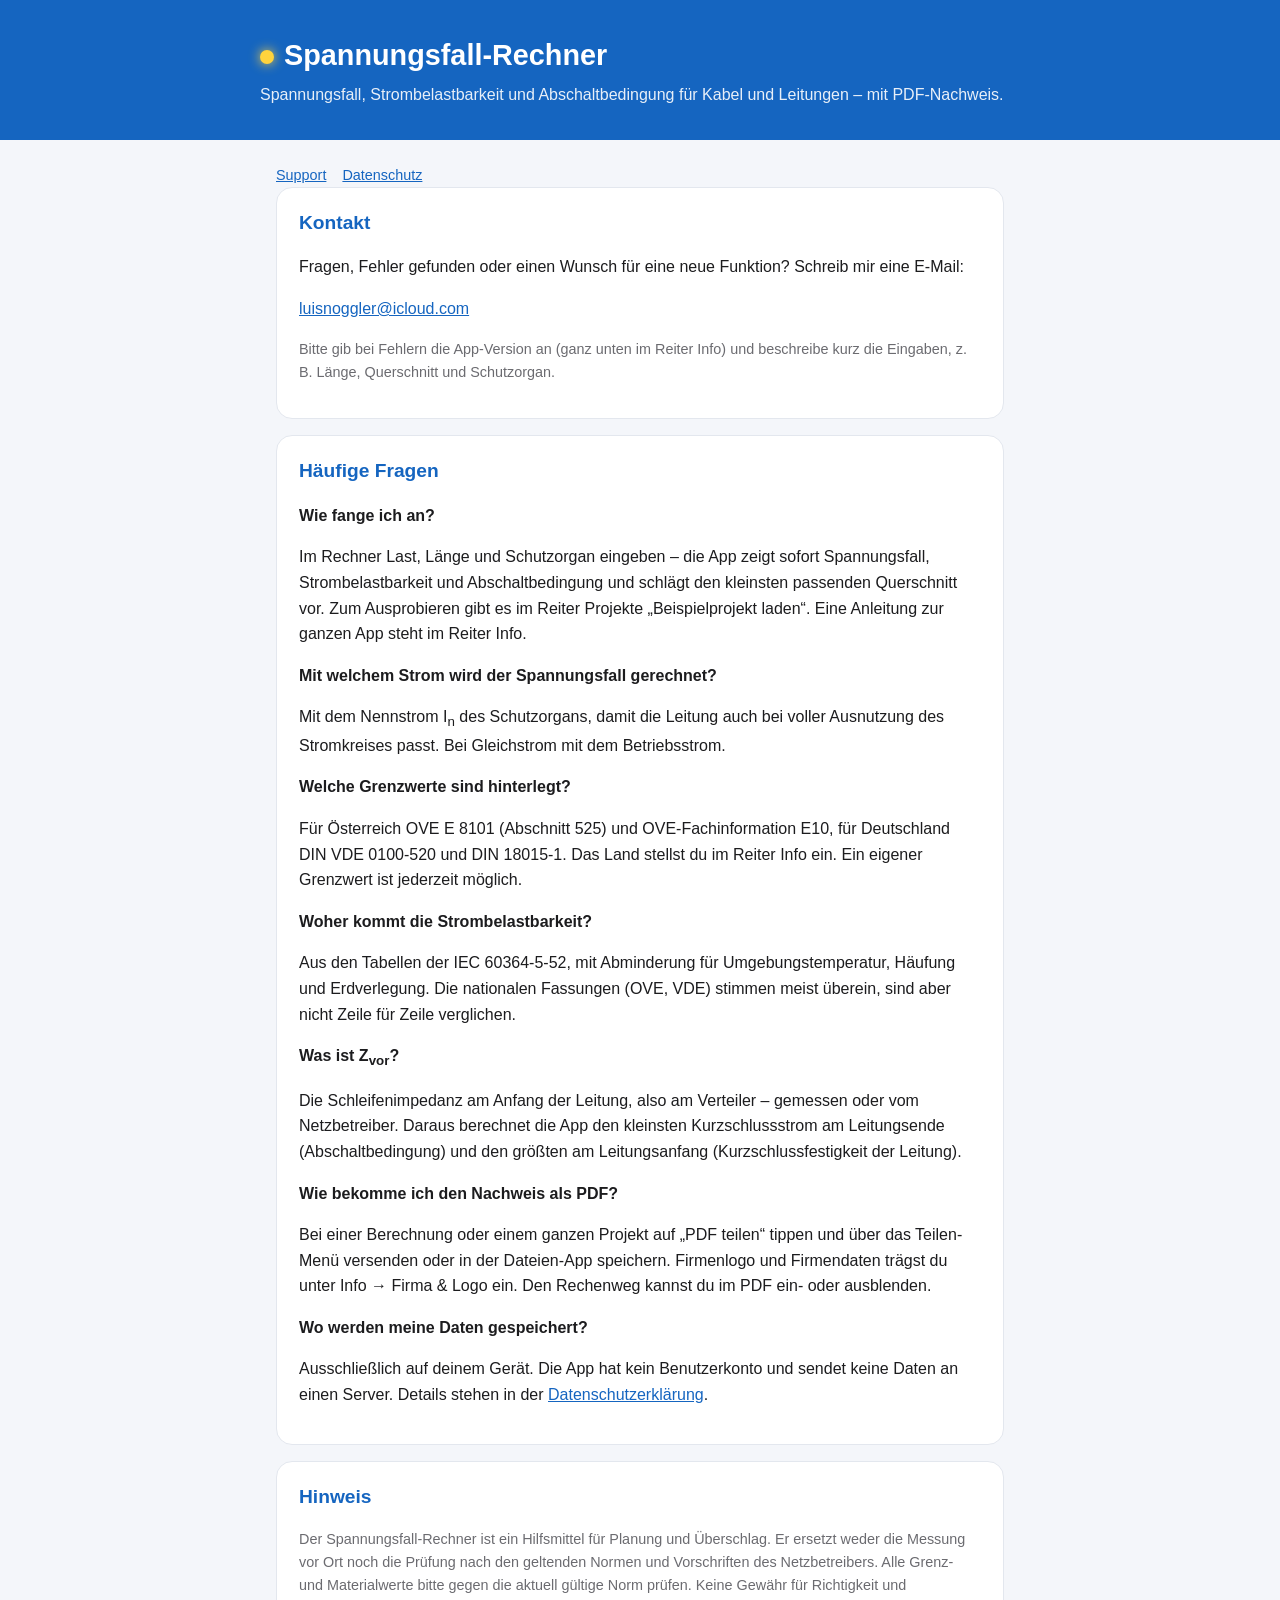
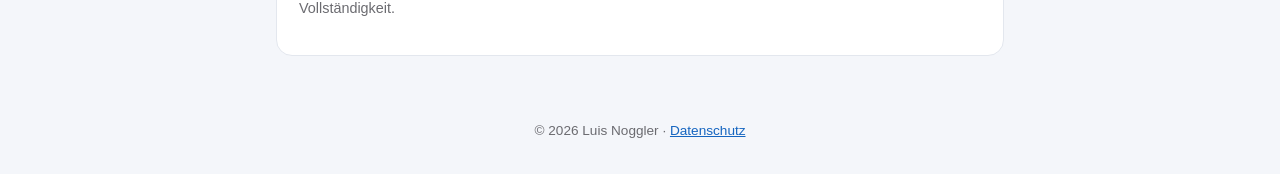
==== index.html @ 64d7e7e8 "Support-Seite und Datenschutzerklärung Co-Authored-By: Claude Opus 5.5 <noreply@anthropic.com>" ====
<!doctype html>
<html lang="de">
  <head>
    <meta charset="utf-8" />
    <meta name="viewport" content="width=device-width, initial-scale=1" />
    <title>Spannungsfall-Rechner – Support</title>
    <meta
      name="description"
      content="Support und Hilfe zur App Spannungsfall-Rechner für iPhone und iPad." />
    <link rel="stylesheet" href="style.css" />
  </head>
  <body>
    <header>
      <div class="inner">
        <h1><span class="spark"></span>Spannungsfall-Rechner</h1>
        <p>
          Spannungsfall, Strombelastbarkeit und Abschaltbedingung für Kabel und Leitungen – mit
          PDF-Nachweis.
        </p>
      </div>
    </header>

    <main>
      <nav class="muted">
        <a href="index.html">Support</a><a href="datenschutz.html">Datenschutz</a>
      </nav>

      <section>
        <h2>Kontakt</h2>
        <p>
          Fragen, Fehler gefunden oder einen Wunsch für eine neue Funktion? Schreib mir eine E-Mail:
        </p>
        <p><a href="mailto:luisnoggler@icloud.com">luisnoggler@icloud.com</a></p>
        <p class="muted">
          Bitte gib bei Fehlern die App-Version an (ganz unten im Reiter Info) und beschreibe kurz
          die Eingaben, z. B. Länge, Querschnitt und Schutzorgan.
        </p>
      </section>

      <section>
        <h2>Häufige Fragen</h2>

        <h3>Wie fange ich an?</h3>
        <p>
          Im Rechner Last, Länge und Schutzorgan eingeben – die App zeigt sofort Spannungsfall,
          Strombelastbarkeit und Abschaltbedingung und schlägt den kleinsten passenden Querschnitt
          vor. Zum Ausprobieren gibt es im Reiter Projekte „Beispielprojekt laden“. Eine Anleitung
          zur ganzen App steht im Reiter Info.
        </p>

        <h3>Mit welchem Strom wird der Spannungsfall gerechnet?</h3>
        <p>
          Mit dem Nennstrom I<sub>n</sub> des Schutzorgans, damit die Leitung auch bei voller
          Ausnutzung des Stromkreises passt. Bei Gleichstrom mit dem Betriebsstrom.
        </p>

        <h3>Welche Grenzwerte sind hinterlegt?</h3>
        <p>
          Für Österreich OVE E 8101 (Abschnitt 525) und OVE-Fachinformation E10, für Deutschland DIN
          VDE 0100-520 und DIN 18015-1. Das Land stellst du im Reiter Info ein. Ein eigener
          Grenzwert ist jederzeit möglich.
        </p>

        <h3>Woher kommt die Strombelastbarkeit?</h3>
        <p>
          Aus den Tabellen der IEC 60364-5-52, mit Abminderung für Umgebungstemperatur, Häufung und
          Erdverlegung. Die nationalen Fassungen (OVE, VDE) stimmen meist überein, sind aber nicht
          Zeile für Zeile verglichen.
        </p>

        <h3>Was ist Z<sub>vor</sub>?</h3>
        <p>
          Die Schleifenimpedanz am Anfang der Leitung, also am Verteiler – gemessen oder vom
          Netzbetreiber. Daraus berechnet die App den kleinsten Kurzschlussstrom am Leitungsende
          (Abschaltbedingung) und den größten am Leitungsanfang (Kurzschlussfestigkeit der Leitung).
        </p>

        <h3>Wie bekomme ich den Nachweis als PDF?</h3>
        <p>
          Bei einer Berechnung oder einem ganzen Projekt auf „PDF teilen“ tippen und über das
          Teilen-Menü versenden oder in der Dateien-App speichern. Firmenlogo und Firmendaten trägst
          du unter Info → Firma &amp; Logo ein. Den Rechenweg kannst du im PDF ein- oder ausblenden.
        </p>

        <h3>Wo werden meine Daten gespeichert?</h3>
        <p>
          Ausschließlich auf deinem Gerät. Die App hat kein Benutzerkonto und sendet keine Daten an
          einen Server. Details stehen in der <a href="datenschutz.html">Datenschutzerklärung</a>.
        </p>
      </section>

      <section>
        <h2>Hinweis</h2>
        <p class="muted">
          Der Spannungsfall-Rechner ist ein Hilfsmittel für Planung und Überschlag. Er ersetzt weder
          die Messung vor Ort noch die Prüfung nach den geltenden Normen und Vorschriften des
          Netzbetreibers. Alle Grenz- und Materialwerte bitte gegen die aktuell gültige Norm prüfen.
          Keine Gewähr für Richtigkeit und Vollständigkeit.
        </p>
      </section>
    </main>

    <footer>© 2026 Luis Noggler · <a href="datenschutz.html">Datenschutz</a></footer>
  </body>
</html>
---- style.css ----
:root {
  --brand: #1565c0;
  --header: #1565c0;
  --spark: #ffd33d;
  --text: #1c1c1e;
  --muted: #6b6b70;
  --bg: #f4f6fa;
  --card: #ffffff;
  --border: #e3e7ee;
}

@media (prefers-color-scheme: dark) {
  :root {
    --brand: #4da3ff;
    --header: #1f6fd1;
    --text: #f2f2f7;
    --muted: #a1a1a8;
    --bg: #0f1520;
    --card: #182131;
    --border: #263247;
  }
}

* {
  box-sizing: border-box;
}

body {
  margin: 0;
  font-family: -apple-system, BlinkMacSystemFont, 'Segoe UI', Roboto, Helvetica, Arial, sans-serif;
  line-height: 1.6;
  color: var(--text);
  background: var(--bg);
}

header {
  background: var(--header);
  color: #fff;
  padding: 32px 16px;
}

header .inner,
main {
  max-width: 760px;
  margin: 0 auto;
}

header h1 {
  margin: 0;
  font-size: 1.8rem;
}
header p {
  margin: 4px 0 0;
  opacity: 0.9;
}

.spark {
  display: inline-block;
  width: 14px;
  height: 14px;
  border-radius: 50%;
  background: var(--spark);
  box-shadow: 0 0 12px var(--spark);
  margin-right: 10px;
  vertical-align: middle;
}

main {
  padding: 24px 16px 48px;
}

section {
  background: var(--card);
  border: 1px solid var(--border);
  border-radius: 16px;
  padding: 20px 22px;
  margin-bottom: 16px;
}

h2 {
  margin-top: 0;
  font-size: 1.2rem;
  color: var(--brand);
}
h3 {
  font-size: 1rem;
  margin-bottom: 4px;
}
a {
  color: var(--brand);
}
.muted {
  color: var(--muted);
  font-size: 0.9rem;
}
nav a {
  margin-right: 16px;
}
footer {
  text-align: center;
  color: var(--muted);
  font-size: 0.85rem;
  padding-bottom: 32px;
}
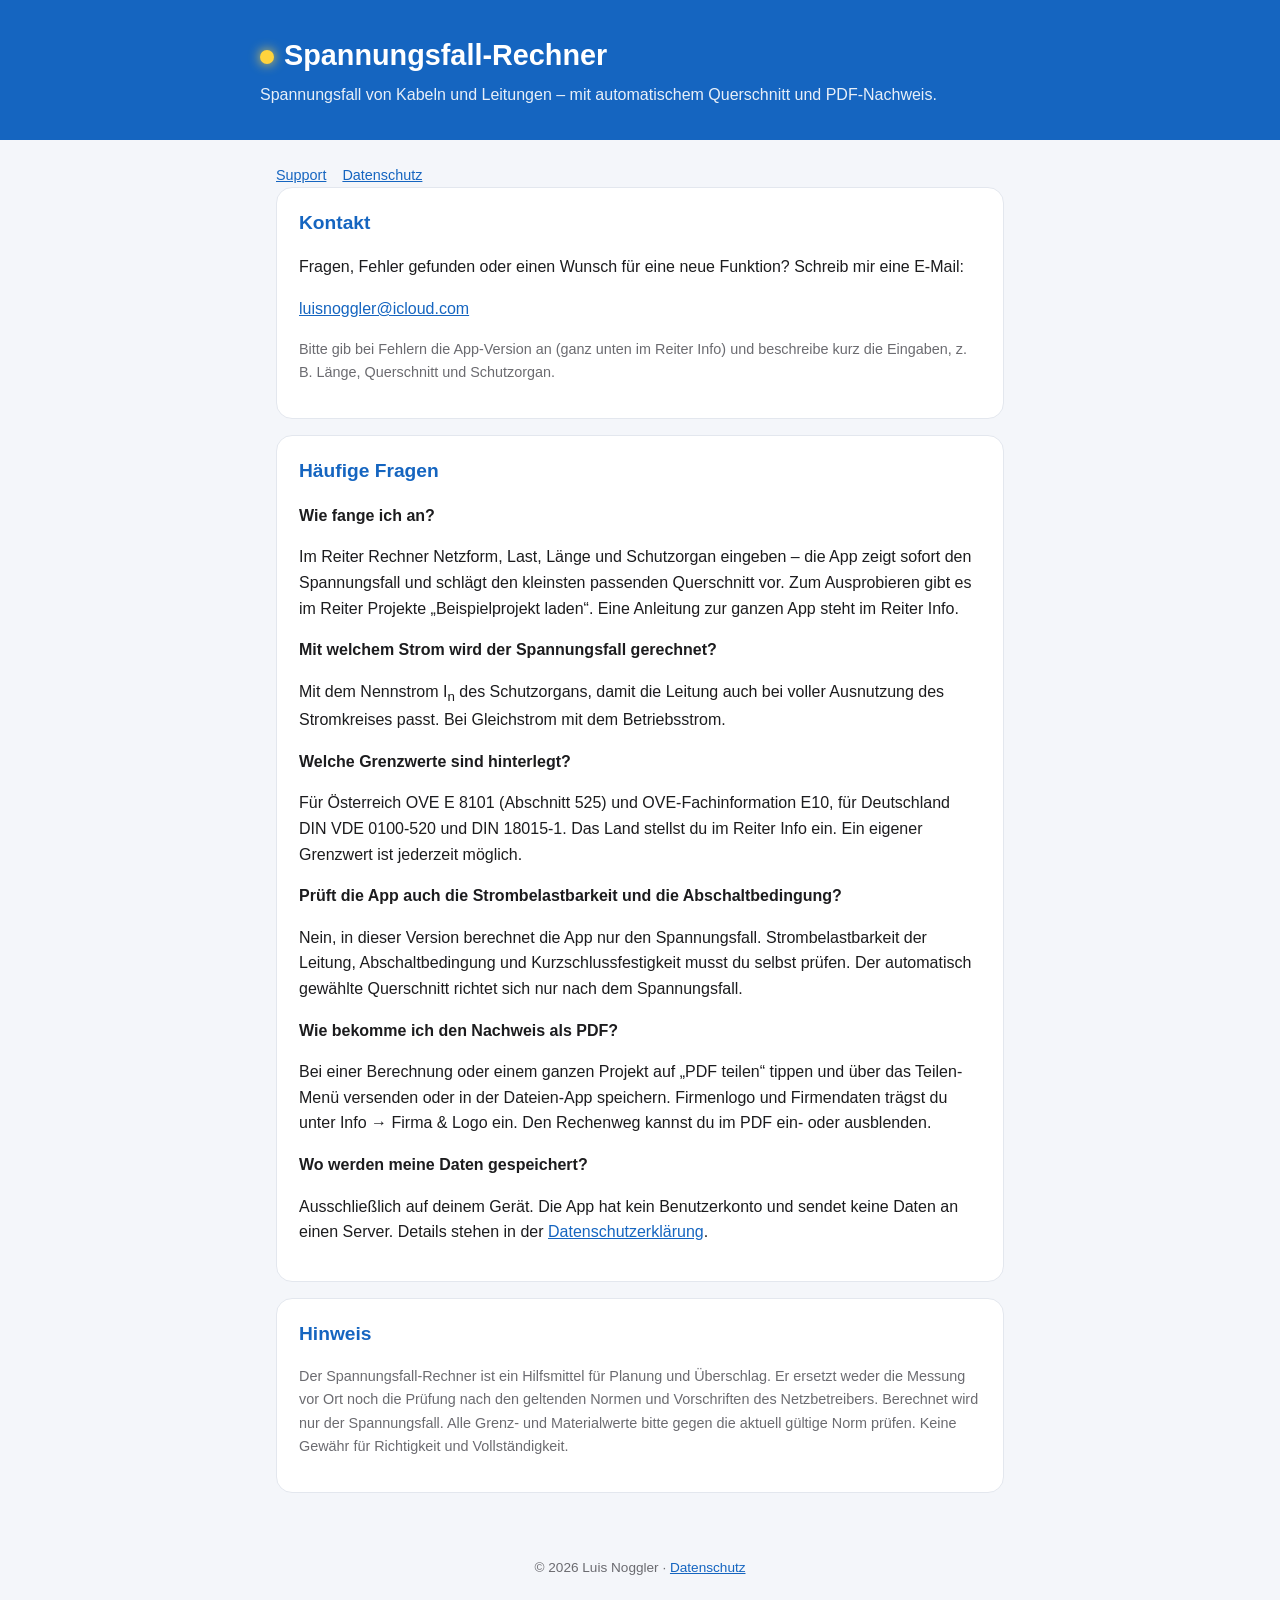
==== commit c9d67061: "Support-Seite: nur Spannungsfall, Reiter Rechner Co-Authored-By: Claude Sonnet 5.5 <noreply@anthropi" ====
--- a/index.html
+++ b/index.html
@@ -14,8 +14,7 @@
       <div class="inner">
         <h1><span class="spark"></span>Spannungsfall-Rechner</h1>
         <p>
-          Spannungsfall, Strombelastbarkeit und Abschaltbedingung für Kabel und Leitungen – mit
-          PDF-Nachweis.
+          Spannungsfall von Kabeln und Leitungen – mit automatischem Querschnitt und PDF-Nachweis.
         </p>
       </div>
     </header>
@@ -42,10 +41,10 @@
 
         <h3>Wie fange ich an?</h3>
         <p>
-          Im Rechner Last, Länge und Schutzorgan eingeben – die App zeigt sofort Spannungsfall,
-          Strombelastbarkeit und Abschaltbedingung und schlägt den kleinsten passenden Querschnitt
-          vor. Zum Ausprobieren gibt es im Reiter Projekte „Beispielprojekt laden“. Eine Anleitung
-          zur ganzen App steht im Reiter Info.
+          Im Reiter Rechner Netzform, Last, Länge und Schutzorgan eingeben – die App zeigt sofort
+          den Spannungsfall und schlägt den kleinsten passenden Querschnitt vor. Zum Ausprobieren
+          gibt es im Reiter Projekte „Beispielprojekt laden“. Eine Anleitung zur ganzen App steht im
+          Reiter Info.
         </p>
 
         <h3>Mit welchem Strom wird der Spannungsfall gerechnet?</h3>
@@ -61,18 +60,11 @@
           Grenzwert ist jederzeit möglich.
         </p>
 
-        <h3>Woher kommt die Strombelastbarkeit?</h3>
+        <h3>Prüft die App auch die Strombelastbarkeit und die Abschaltbedingung?</h3>
         <p>
-          Aus den Tabellen der IEC 60364-5-52, mit Abminderung für Umgebungstemperatur, Häufung und
-          Erdverlegung. Die nationalen Fassungen (OVE, VDE) stimmen meist überein, sind aber nicht
-          Zeile für Zeile verglichen.
-        </p>
-
-        <h3>Was ist Z<sub>vor</sub>?</h3>
-        <p>
-          Die Schleifenimpedanz am Anfang der Leitung, also am Verteiler – gemessen oder vom
-          Netzbetreiber. Daraus berechnet die App den kleinsten Kurzschlussstrom am Leitungsende
-          (Abschaltbedingung) und den größten am Leitungsanfang (Kurzschlussfestigkeit der Leitung).
+          Nein, in dieser Version berechnet die App nur den Spannungsfall. Strombelastbarkeit der
+          Leitung, Abschaltbedingung und Kurzschlussfestigkeit musst du selbst prüfen. Der
+          automatisch gewählte Querschnitt richtet sich nur nach dem Spannungsfall.
         </p>
 
         <h3>Wie bekomme ich den Nachweis als PDF?</h3>
@@ -94,8 +86,8 @@
         <p class="muted">
           Der Spannungsfall-Rechner ist ein Hilfsmittel für Planung und Überschlag. Er ersetzt weder
           die Messung vor Ort noch die Prüfung nach den geltenden Normen und Vorschriften des
-          Netzbetreibers. Alle Grenz- und Materialwerte bitte gegen die aktuell gültige Norm prüfen.
-          Keine Gewähr für Richtigkeit und Vollständigkeit.
+          Netzbetreibers. Berechnet wird nur der Spannungsfall. Alle Grenz- und Materialwerte bitte
+          gegen die aktuell gültige Norm prüfen. Keine Gewähr für Richtigkeit und Vollständigkeit.
         </p>
       </section>
     </main>
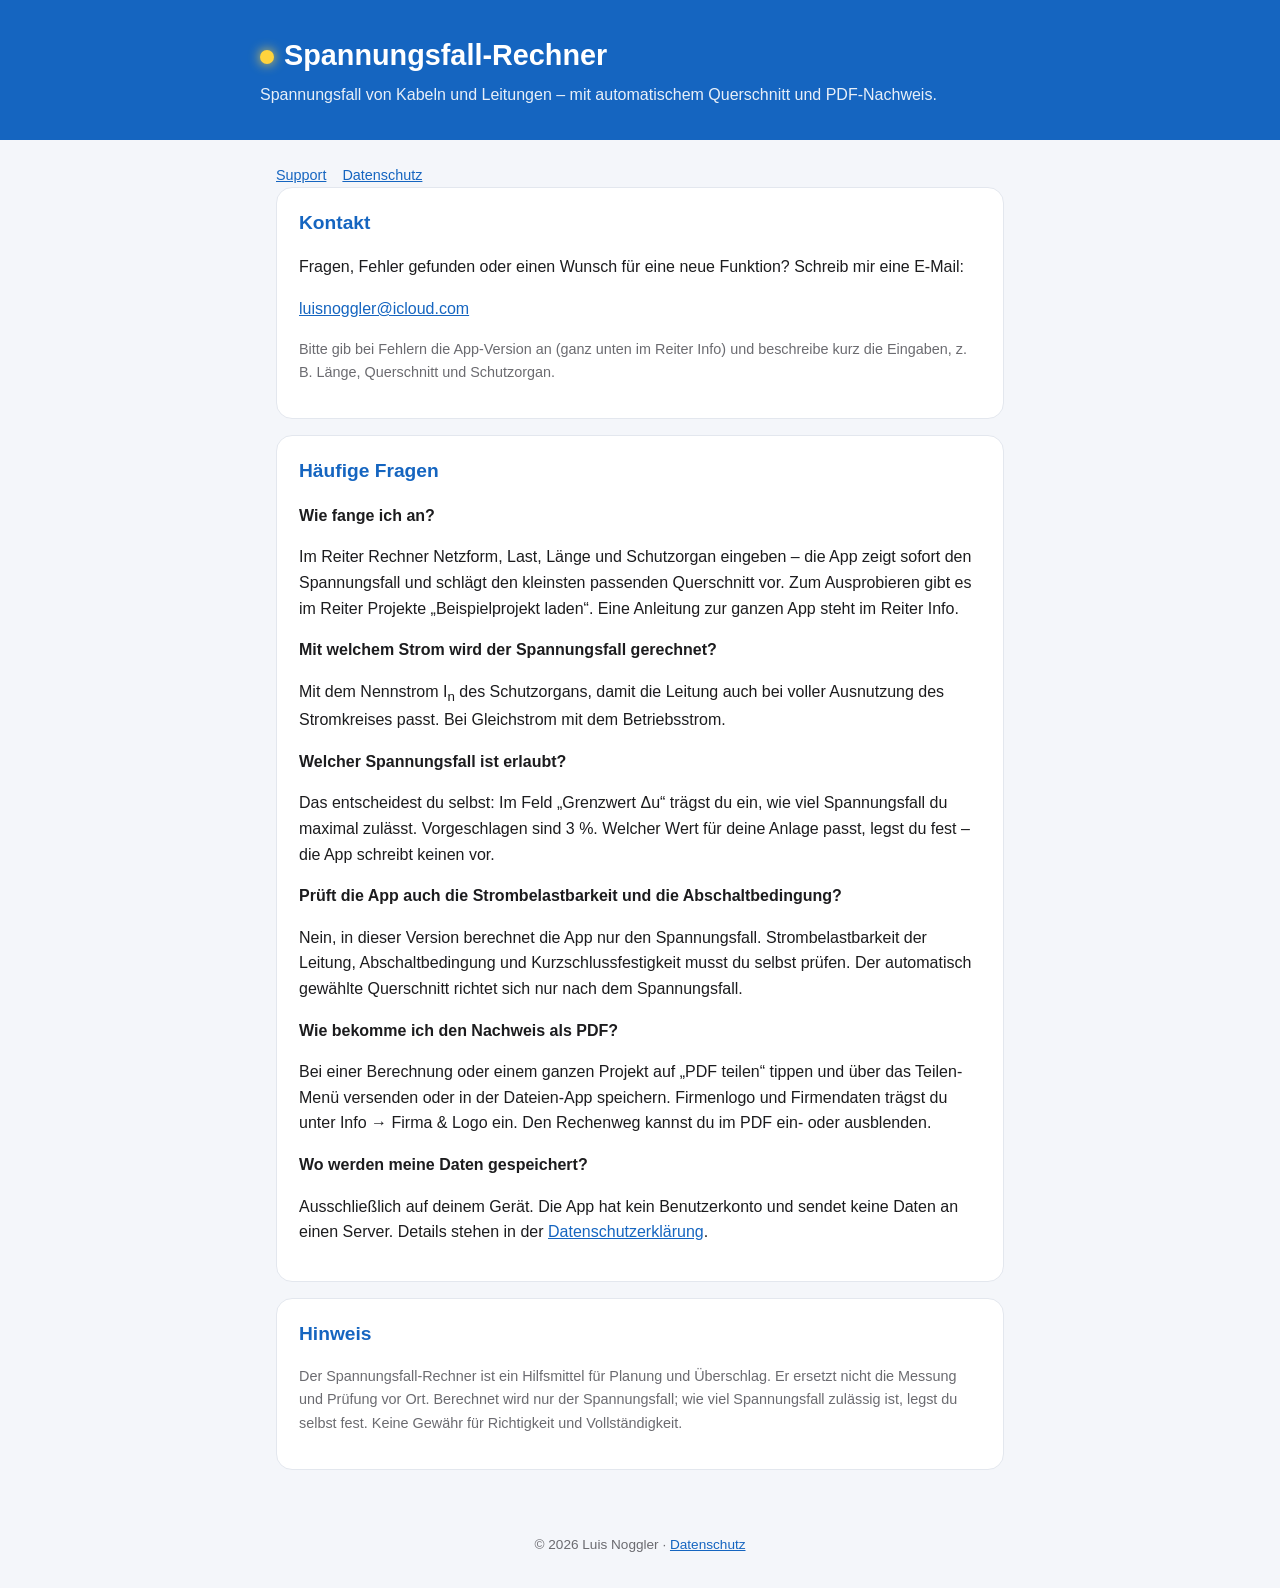
==== commit 24ba5b63: "Support-Seite: Grenzwert frei, keine Normbezüge Co-Authored-By: Claude Opus 5.5 <noreply@anthropic.c" ====
--- a/index.html
+++ b/index.html
@@ -53,11 +53,11 @@
           Ausnutzung des Stromkreises passt. Bei Gleichstrom mit dem Betriebsstrom.
         </p>
 
-        <h3>Welche Grenzwerte sind hinterlegt?</h3>
+        <h3>Welcher Spannungsfall ist erlaubt?</h3>
         <p>
-          Für Österreich OVE E 8101 (Abschnitt 525) und OVE-Fachinformation E10, für Deutschland DIN
-          VDE 0100-520 und DIN 18015-1. Das Land stellst du im Reiter Info ein. Ein eigener
-          Grenzwert ist jederzeit möglich.
+          Das entscheidest du selbst: Im Feld „Grenzwert Δu“ trägst du ein, wie viel Spannungsfall
+          du maximal zulässt. Vorgeschlagen sind 3 %. Welcher Wert für deine Anlage passt, legst du
+          fest – die App schreibt keinen vor.
         </p>
 
         <h3>Prüft die App auch die Strombelastbarkeit und die Abschaltbedingung?</h3>
@@ -84,10 +84,10 @@
       <section>
         <h2>Hinweis</h2>
         <p class="muted">
-          Der Spannungsfall-Rechner ist ein Hilfsmittel für Planung und Überschlag. Er ersetzt weder
-          die Messung vor Ort noch die Prüfung nach den geltenden Normen und Vorschriften des
-          Netzbetreibers. Berechnet wird nur der Spannungsfall. Alle Grenz- und Materialwerte bitte
-          gegen die aktuell gültige Norm prüfen. Keine Gewähr für Richtigkeit und Vollständigkeit.
+          Der Spannungsfall-Rechner ist ein Hilfsmittel für Planung und Überschlag. Er ersetzt nicht
+          die Messung und Prüfung vor Ort. Berechnet wird nur der Spannungsfall; wie viel
+          Spannungsfall zulässig ist, legst du selbst fest. Keine Gewähr für Richtigkeit und
+          Vollständigkeit.
         </p>
       </section>
     </main>
